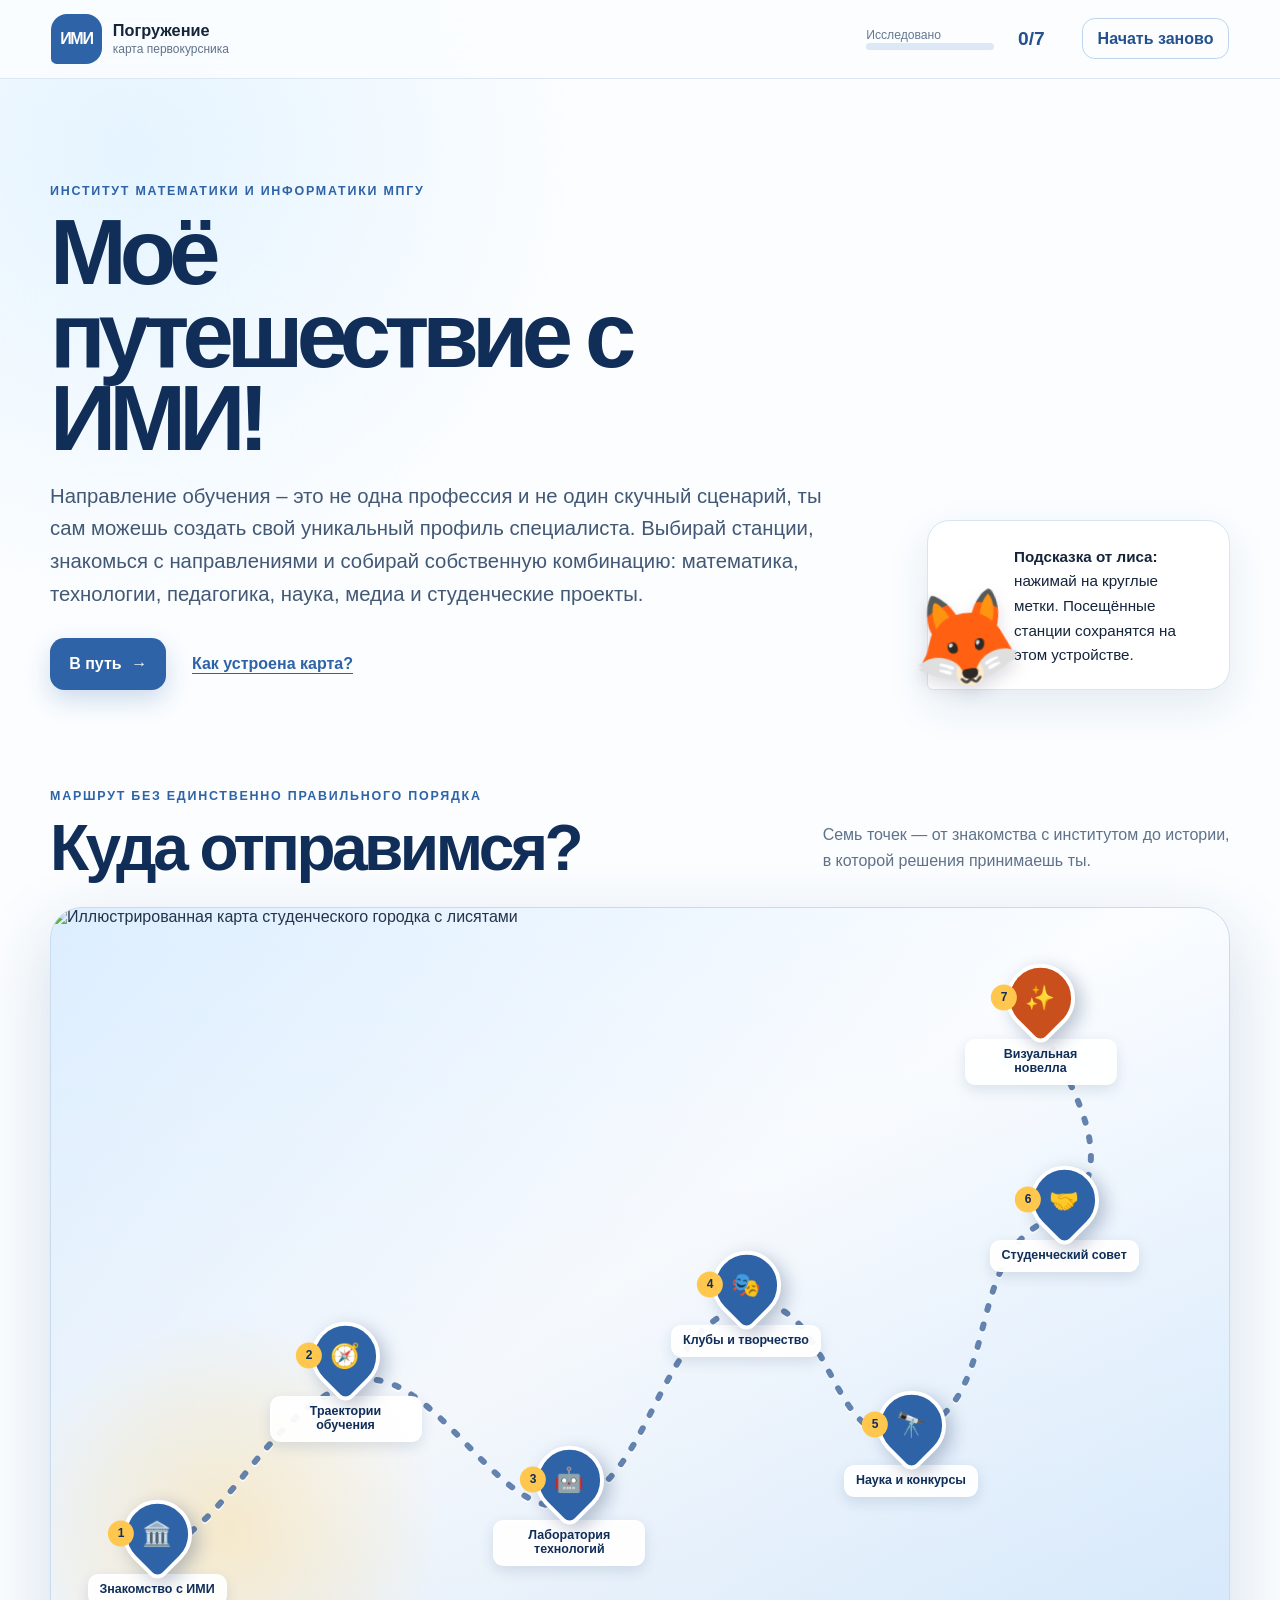
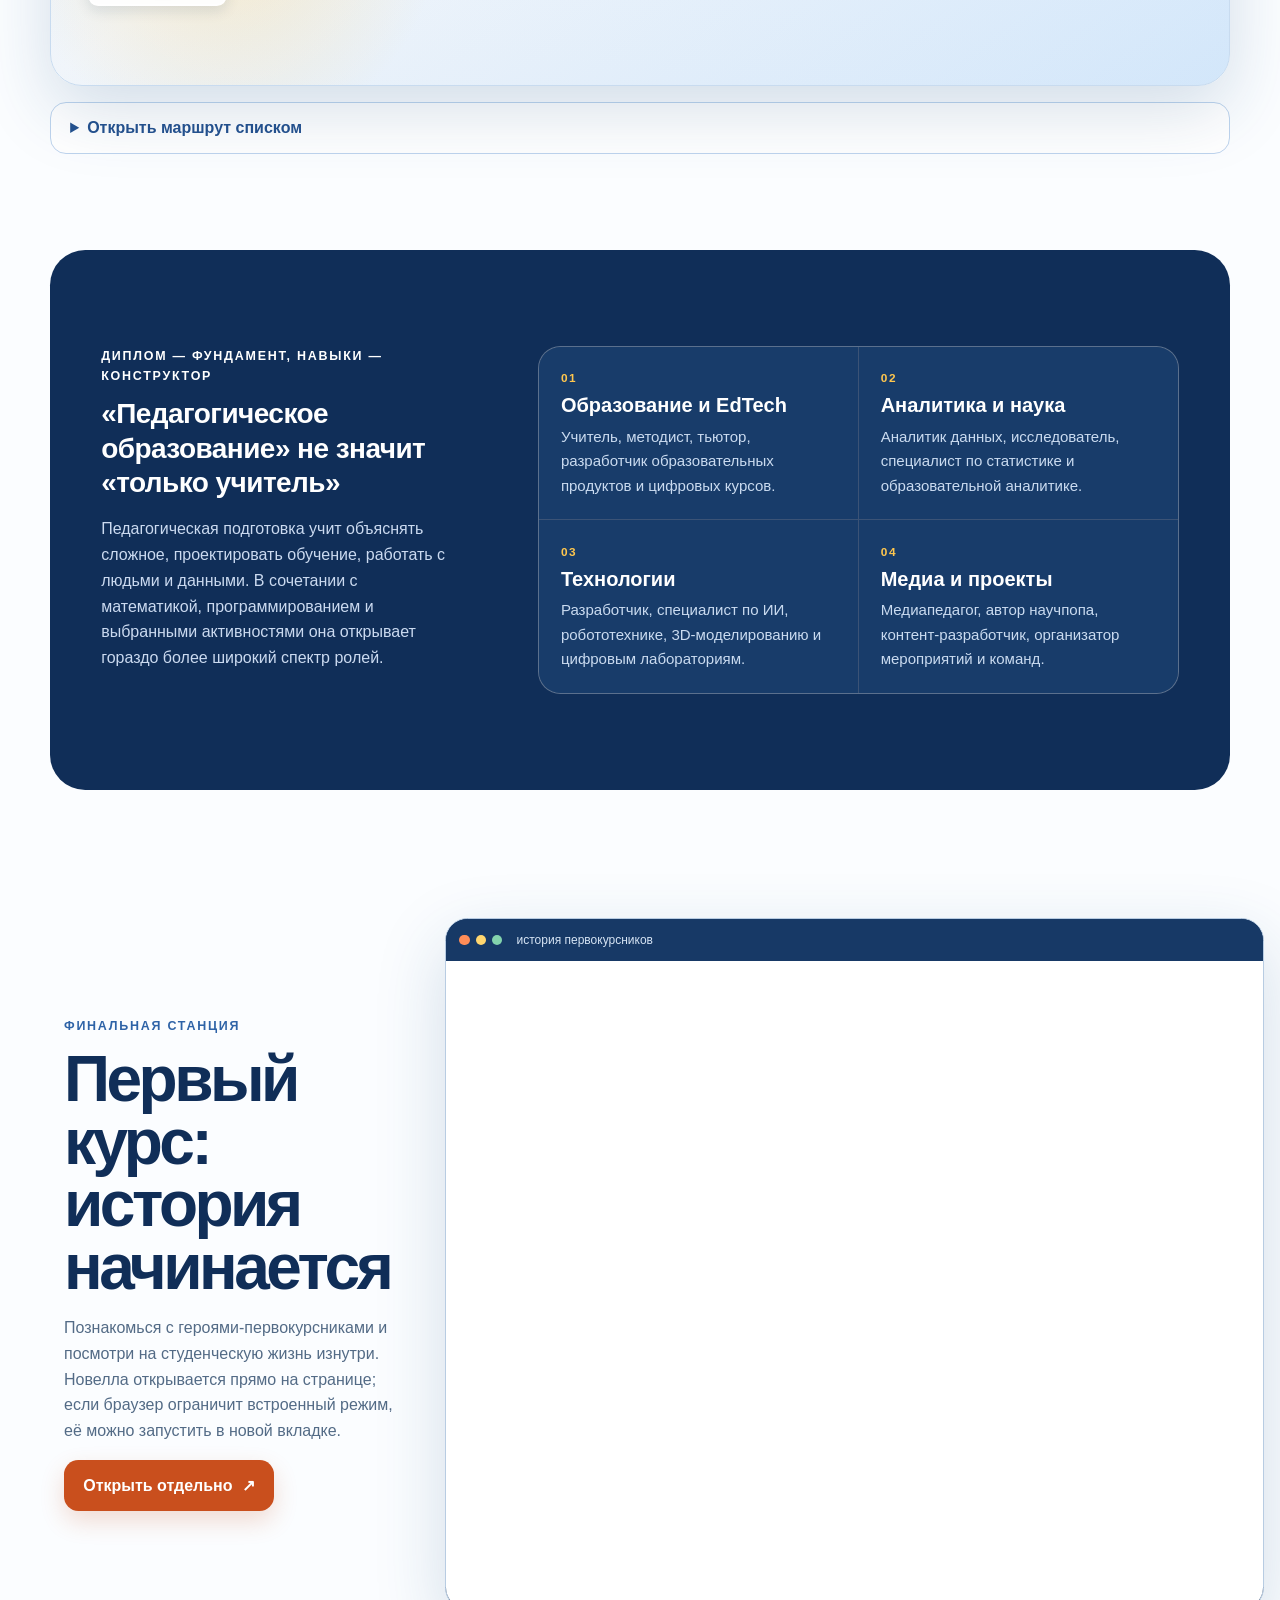
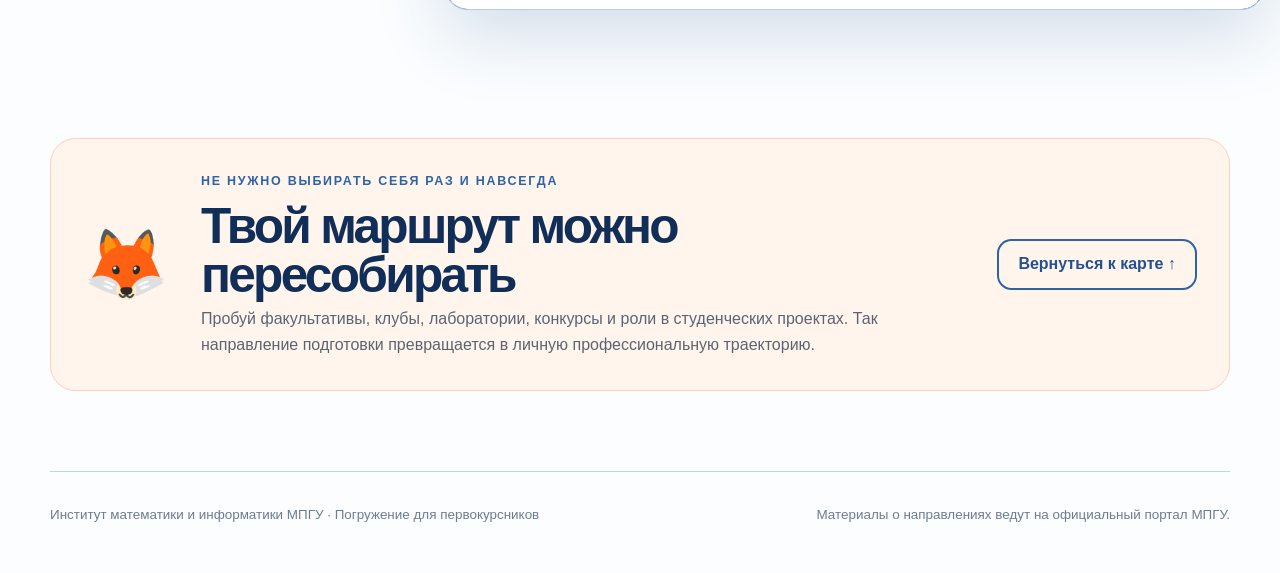
==== first-year-journey/index.html @ 23742659 "Опубликовать обновлённое путешествие первокурсника ИМИ" ====
<!doctype html>
<html lang="ru">
<head>
  <meta charset="utf-8">
  <meta name="viewport" content="width=device-width, initial-scale=1">
  <meta name="theme-color" content="#25599b">
  <meta name="description" content="Интерактивная карта возможностей для первокурсников Института математики и информатики МПГУ.">
  <title>Погружение в ИМИ — карта первокурсника</title>
  <link rel="icon" type="image/svg+xml" href="data:image/svg+xml,%3Csvg xmlns='http://www.w3.org/2000/svg' viewBox='0 0 64 64'%3E%3Crect width='64' height='64' rx='16' fill='%2325599b'/%3E%3Cpath d='M13 22 24 9l7 13h2L42 9l9 13-5 23c-7 9-21 9-28 0z' fill='%23f47b35'/%3E%3Cpath d='M21 37c7 5 15 5 22 0-2 12-20 12-22 0' fill='white'/%3E%3Ccircle cx='25' cy='31' r='2'/%3E%3Ccircle cx='39' cy='31' r='2'/%3E%3C/svg%3E">
  <link rel="stylesheet" href="styles.css">
</head>
<body>
  <a class="skip-link" href="#journey-map">К карте путешествия</a>

  <header class="site-header">
    <a class="brand" href="#top" aria-label="В начало">
      <span class="brand-mark" aria-hidden="true">ИМИ</span>
      <span><b>Погружение</b><small>карта первокурсника</small></span>
    </a>
    <div class="route-status" aria-live="polite">
      <span class="route-status__label">Исследовано</span>
      <strong><span id="visited-count">0</span>/7</strong>
      <span class="route-status__bar"><i id="progress-bar"></i></span>
    </div>
    <button class="quiet-button" id="reset-route" type="button">Начать заново</button>
  </header>

  <main id="top">
    <section class="hero" aria-labelledby="hero-title">
      <div class="hero-copy">
        <p class="eyebrow">Институт математики и информатики МПГУ</p>
        <h1 id="hero-title">Моё путешествие с ИМИ!</h1>
        <p class="hero-lead">Направление обучения – это не одна профессия и не один скучный сценарий, ты сам можешь создать свой уникальный профиль специалиста. Выбирай станции, знакомься с направлениями и собирай собственную комбинацию: математика, технологии, педагогика, наука, медиа и студенческие проекты.</p>
        <div class="hero-actions">
          <a class="primary-button" href="#journey-map">В путь <span aria-hidden="true">→</span></a>
          <button class="text-button" type="button" data-open="how">Как устроена карта?</button>
        </div>
      </div>
      <aside class="welcome-note">
        <span class="fox-peek" aria-hidden="true">🦊</span>
        <p><strong>Подсказка от лиса:</strong> нажимай на круглые метки. Посещённые станции сохранятся на этом устройстве.</p>
      </aside>
    </section>

    <section class="map-section" id="journey-map" aria-labelledby="map-title">
      <div class="section-heading">
        <div>
          <p class="eyebrow">Маршрут без единственно правильного порядка</p>
          <h2 id="map-title">Куда отправимся?</h2>
        </div>
        <p>Семь точек — от знакомства с институтом до истории, в которой решения принимаешь ты.</p>
      </div>

      <div class="map-frame" aria-label="Интерактивная карта возможностей ИМИ">
        <img class="map-art" src="assets/campus-map.svg" alt="Иллюстрированная карта студенческого городка с лисятами">
        <svg class="route-line" viewBox="0 0 1000 660" preserveAspectRatio="none" aria-hidden="true">
          <path d="M92 548 C158 513 178 438 250 405 S380 533 446 505 S516 355 590 338 S659 474 734 445 S773 300 846 265 S865 150 840 100"/>
        </svg>

        <button class="station station--1" type="button" data-station="start" style="--x:9%;--y:83%">
          <span class="station__pin"><b>1</b><i aria-hidden="true">🏛️</i></span><span class="station__label">Знакомство с ИМИ</span>
        </button>
        <button class="station station--2" type="button" data-station="paths" style="--x:25%;--y:61%">
          <span class="station__pin"><b>2</b><i aria-hidden="true">🧭</i></span><span class="station__label">Траектории обучения</span>
        </button>
        <button class="station station--3" type="button" data-station="lab" style="--x:44%;--y:77%">
          <span class="station__pin"><b>3</b><i aria-hidden="true">🤖</i></span><span class="station__label">Лаборатория технологий</span>
        </button>
        <button class="station station--4" type="button" data-station="clubs" style="--x:59%;--y:51%">
          <span class="station__pin"><b>4</b><i aria-hidden="true">🎭</i></span><span class="station__label">Клубы и творчество</span>
        </button>
        <button class="station station--5" type="button" data-station="science" style="--x:73%;--y:69%">
          <span class="station__pin"><b>5</b><i aria-hidden="true">🔭</i></span><span class="station__label">Наука и конкурсы</span>
        </button>
        <button class="station station--6" type="button" data-station="council" style="--x:86%;--y:40%">
          <span class="station__pin"><b>6</b><i aria-hidden="true">🤝</i></span><span class="station__label">Студенческий совет</span>
        </button>
        <button class="station station--7 station--final" type="button" data-station="novel" style="--x:84%;--y:15%">
          <span class="station__pin"><b>7</b><i aria-hidden="true">✨</i></span><span class="station__label">Визуальная новелла</span>
        </button>
      </div>

      <details class="route-list">
        <summary>Открыть маршрут списком</summary>
        <div class="route-list__grid">
          <button type="button" data-station="start">1. Знакомство с ИМИ</button>
          <button type="button" data-station="paths">2. Траектории обучения</button>
          <button type="button" data-station="lab">3. Лаборатория технологий</button>
          <button type="button" data-station="clubs">4. Клубы и творчество</button>
          <button type="button" data-station="science">5. Наука и конкурсы</button>
          <button type="button" data-station="council">6. Студенческий совет</button>
          <button type="button" data-station="novel">7. Визуальная новелла</button>
        </div>
      </details>
    </section>

    <section class="career-section" aria-labelledby="career-title">
      <div class="career-intro">
        <p class="eyebrow">Диплом — фундамент, навыки — конструктор</p>
        <p class="career-statement" id="career-title">«Педагогическое образование» не значит «только учитель»</p>
        <p>Педагогическая подготовка учит объяснять сложное, проектировать обучение, работать с людьми и данными. В сочетании с математикой, программированием и выбранными активностями она открывает гораздо более широкий спектр ролей.</p>
      </div>
      <div class="career-grid">
        <article><span>01</span><h3>Образование и EdTech</h3><p>Учитель, методист, тьютор, разработчик образовательных продуктов и цифровых курсов.</p></article>
        <article><span>02</span><h3>Аналитика и наука</h3><p>Аналитик данных, исследователь, специалист по статистике и образовательной аналитике.</p></article>
        <article><span>03</span><h3>Технологии</h3><p>Разработчик, специалист по ИИ, робототехнике, 3D-моделированию и цифровым лабораториям.</p></article>
        <article><span>04</span><h3>Медиа и проекты</h3><p>Медиапедагог, автор научпопа, контент-разработчик, организатор мероприятий и команд.</p></article>
      </div>
    </section>

    <section class="novel-section" id="visual-novel" aria-labelledby="novel-title">
      <div class="novel-copy">
        <p class="eyebrow">Финальная станция</p>
        <h2 id="novel-title">Первый курс: история начинается</h2>
        <p>Познакомься с героями-первокурсниками и посмотри на студенческую жизнь изнутри. Новелла открывается прямо на странице; если браузер ограничит встроенный режим, её можно запустить в новой вкладке.</p>
        <a class="primary-button primary-button--light" href="https://memeko.github.io/inf-met-novel-pages/" target="_blank" rel="noopener">Открыть отдельно <span aria-hidden="true">↗</span></a>
      </div>
      <div class="novel-browser">
        <div class="novel-browser__bar" aria-hidden="true"><i></i><i></i><i></i><span>история первокурсников</span></div>
        <iframe src="https://memeko.github.io/inf-met-novel-pages/" title="Визуальная новелла о первокурсниках ИМИ" loading="lazy" allow="fullscreen" referrerpolicy="strict-origin-when-cross-origin"></iframe>
      </div>
    </section>

    <section class="finish-section">
      <span class="finish-fox" aria-hidden="true">🦊</span>
      <div>
        <p class="eyebrow">Не нужно выбирать себя раз и навсегда</p>
        <h2>Твой маршрут можно пересобирать</h2>
        <p>Пробуй факультативы, клубы, лаборатории, конкурсы и роли в студенческих проектах. Так направление подготовки превращается в личную профессиональную траекторию.</p>
      </div>
      <a class="outline-button" href="#journey-map">Вернуться к карте ↑</a>
    </section>
  </main>

  <footer>
    <p>Институт математики и информатики МПГУ · Погружение для первокурсников</p>
    <p>Материалы о направлениях ведут на официальный портал МПГУ.</p>
  </footer>

  <dialog class="station-dialog" id="station-dialog" aria-labelledby="dialog-title">
    <button class="dialog-close" type="button" aria-label="Закрыть окно">×</button>
    <div id="dialog-content"></div>
  </dialog>

  <template id="content-how">
    <div class="dialog-kicker">Как пройти погружение</div>
    <h2 id="dialog-title">Карта устроена как свободное путешествие</h2>
    <p>Нажимай на станции в любом порядке. Внутри — короткая справка, идеи для развития и ссылки на программы обучения. После посещения метка получит галочку, а счётчик вверху обновится.</p>
    <div class="tip-box"><b>Важно:</b> это не тест и не обещание одной карьеры. Задача карты — показать, из каких блоков можно собрать собственный путь.</div>
  </template>

  <template id="content-start">
    <div class="dialog-kicker">Станция 1 · точка старта</div>
    <h2 id="dialog-title">Институт математики и информатики</h2>
    <p>ИМИ вырос из Математического факультета, основанного в 1900 году. Здесь работают учёные, авторы школьных и вузовских учебников и преподаватели-практики.</p>
    <p>Среди выпускников — исследователи, преподаватели вузов, директора школ, специалисты сферы образования и технологий. Институт сотрудничает с зарубежными университетами и соединяет фундаментальную подготовку с проектной работой.</p>
    <div class="tip-box"><b>Первая мысль маршрута:</b> ты поступил не в одну профессию, а в среду, где можно пробовать разные роли.</div>
  </template>

  <template id="content-paths">
    <div class="dialog-kicker">Станция 2 · учебные траектории</div>
    <h2 id="dialog-title">Пять программ — множество комбинаций</h2>
    <p>Открой карточку программы на портале МПГУ и посмотри учебный план. Название профиля задаёт основу, а факультативы, практика и проекты помогают сделать её своей.</p>
    <div class="program-list">
      <a href="https://mpgu.su/ob-mpgu/struktura/faculties/matematicheskiy-fakultet/bakalavriat/01-03-01-matematika-profil-prepodavanie-matematiki-bvo-2024/" target="_blank" rel="noopener"><b>01.03.01 Математика</b><span>Преподавание математики · аналитика, исследования, данные, образование</span></a>
      <a href="https://mpgu.su/ob-mpgu/struktura/faculties/matematicheskiy-fakultet/bakalavriat/44-03-01-pedagogicheskoe-obrazovanie-s-dvumja-profiljami-podgotovki-profili-matematika-i-jekonomika-bvo-2024/" target="_blank" rel="noopener"><b>44.03.01 Математика и экономика</b><span>Экономика, аналитика, финансовая грамотность, преподавание</span></a>
      <a href="https://mpgu.su/ob-mpgu/struktura/faculties/matematicheskiy-fakultet/bakalavriat/44-03-01-pedagogicheskoe-obrazovanie-s-dvumja-profiljami-podgotovki-profili-matematika-i-informatika-bvo-2024/" target="_blank" rel="noopener"><b>44.03.01 Информатика и математика</b><span>Программирование, цифровые системы, данные, преподавание</span></a>
      <a href="https://mpgu.su/ob-mpgu/struktura/faculties/matematicheskiy-fakultet/bakalavriat/pedagogicheskoe-obrazovanie-kompjuternye/" target="_blank" rel="noopener"><b>44.03.01 Математика и компьютерные науки</b><span>Разработка, ИИ, исследовательские и инженерные проекты</span></a>
      <a href="https://mpgu.su/ob-mpgu/struktura/faculties/matematicheskiy-fakultet/bakalavriat/pedagogicheskoe-obrazovanie-mediaobrazovanie/" target="_blank" rel="noopener"><b>44.03.01 Математика, информатика и медиаобразование</b><span>Цифровой контент, медиа, EdTech, обучение и коммуникации</span></a>
    </div>
  </template>

  <template id="content-lab">
    <div class="dialog-kicker">Станция 3 · технологии</div>
    <h2 id="dialog-title">Лаборатория робототехники и ИИ</h2>
    <p>Здесь можно заниматься 3D-моделированием, микроэлектроникой и робототехникой, участвовать в разработке проектов и осваивать технологии руками, а не только по конспекту.</p>
    <p>Если хочешь к нам, обратись в педагогический кружок или к Павлову Дмитрию Игоревичу или Салахова Алёне Антоновне из кафедры ТМОМИ.</p>
    <ul class="skill-tags"><li>3D-моделирование</li><li>микроэлектроника</li><li>робототехника</li><li>искусственный интеллект</li><li>командные проекты</li></ul>
    <div class="tip-box"><b>Что добавляется к диплому:</b> инженерное мышление, прототипирование и портфолио проектов.</div>
  </template>

  <template id="content-clubs">
    <div class="dialog-kicker">Станция 4 · вне расписания</div>
    <h2 id="dialog-title">Клубы, сцена и собственные идеи</h2>
    <p>Педагогические клубы развивают профессиональные компетенции через практику и мастер-классы. Творческие объединения позволяют попробовать себя в КВН, студенческом театре и других культурных проектах.</p>
    <p>В университете работает киберспортивный и аниме клубы. В институте есть даже клуб японского языка! А еще мы приглашаем тебя участвовать в олимпиадах и конкурсах или даже написать свою книгу.</p>
    <figure class="dialog-media dialog-media--books">
      <img src="assets/student-books.svg" alt="Книги по программированию, написанные студентами ИМИ МПГУ">
      <figcaption>Книги студентов ИМИ были представлены на крупных международных книжных выставках.</figcaption>
    </figure>
    <div class="tip-box"><b>Невидимый результат:</b> командная работа, публичное выступление, лидерство и способность доводить идею до события.</div>
  </template>

  <template id="content-science">
    <div class="dialog-kicker">Станция 5 · исследование</div>
    <h2 id="dialog-title">Научная жизнь и конкурсы</h2>
    <p>Студенты могут участвовать в олимпиадах по программированию, научных сессиях, семинарах, «Науке 0+», ежегодной «Научной весне», педагогических и проектных конкурсах.</p>
    <div class="named-opportunities" aria-label="Конкурсы для студентов">
      <h3>Попробуй свои силы</h3>
      <ul>
        <li>Межвузовский студенческий конкурс «Педагогический дебют»</li>
        <li>Межрегиональная олимпиада «Педагогическое будущее России»</li>
        <li>Конкурс для ПППК «Проект по педагогике»</li>
        <li>Творческий конкурс «Выбери свой путь»</li>
      </ul>
    </div>
    <ul class="check-list"><li>представить своё исследование;</li><li>получить обратную связь от экспертов;</li><li>найти тему курсовой или будущего проекта;</li><li>собрать первые публикации и выступления в портфолио.</li></ul>
    <div class="school-program">
      <span class="school-program__icon" aria-hidden="true">🏫</span>
      <div><h3>«Приведи МПГУ в свою школу»</h3><p>Расскажи о МПГУ в своей школе и помоги старшеклассникам познакомиться с университетом. Можно провести квест-игру «МПГУ», экскурсию «Один день в МПГУ», квиз-игру «Новые знания с новым предметом» или встречу «7 шагов к профессии мечты».</p></div>
    </div>
    <div class="tip-box"><b>Можно начать с малого:</b> прийти слушателем, задать один вопрос, а в следующий раз — принести собственную работу.</div>
  </template>

  <template id="content-council">
    <div class="dialog-kicker">Станция 6 · люди рядом</div>
    <h2 id="dialog-title">Студенческий совет</h2>
    <p>Студсовет помогает первокурсникам ориентироваться в новостях, мероприятиях и повседневной жизни института. Здесь можно спросить совета у старших товарищей, предложить инициативу или присоединиться к организации событий.</p>
    <p>Это площадка общения студентов разных курсов — и хороший способ быстрее почувствовать себя частью института.</p>
    <figure class="council-qr">
      <img src="assets/student-council-qr.svg" alt="QR-код группы студенческого совета ИМИ">
      <figcaption><b>Студсовет ИМИ</b><span>Отсканируй QR-код, чтобы вступить в группу.</span></figcaption>
    </figure>
    <div class="tip-box"><b>Если потерялся:</b> это нормальная часть первого курса. Начни с куратора группы или студсовета — в одиночку разгадывать весь университетский лор не требуется.</div>
  </template>

  <template id="content-novel">
    <div class="dialog-kicker">Станция 7 · интерактивная история</div>
    <h2 id="dialog-title">Познакомься с первокурсниками</h2>
    <p>Визуальная новелла показывает первые дни в институте через историю героев и их выборы. Она встроена ниже — можно начать прямо сейчас.</p>
    <button class="primary-button" type="button" data-scroll-novel>Перейти к новелле ↓</button>
  </template>

  <script src="script.js"></script>
</body>
</html>
---- first-year-journey/styles.css ----
:root {
  --blue-950: #102e58;
  --blue-800: #24518e;
  --blue-700: #2e63a7;
  --blue-500: #6e9bd2;
  --blue-100: #eaf4ff;
  --orange: #ef7335;
  --orange-dark: #c94f1d;
  --yellow: #ffc74e;
  --ink: #14243b;
  --paper: #fbfdff;
  --line: #bed4ed;
  --shadow: 0 24px 70px rgba(29, 75, 128, .18);
  font-family: ui-rounded, "SF Pro Rounded", "Segoe UI", Arial, sans-serif;
  color: var(--ink);
  background: var(--paper);
}

* { box-sizing: border-box; }
html { scroll-behavior: smooth; }
body { margin: 0; min-width: 320px; overflow-x: hidden; background: radial-gradient(circle at 10% 4%, #e5f4ff 0, transparent 28rem), var(--paper); }
button, a { font: inherit; }
button { color: inherit; }
a { color: inherit; }
:focus-visible { outline: 4px solid var(--yellow); outline-offset: 4px; }
.skip-link { position: fixed; left: 1rem; top: -5rem; z-index: 100; padding: .8rem 1rem; background: white; border-radius: .7rem; }
.skip-link:focus { top: 1rem; }

.site-header { position: sticky; top: 0; z-index: 30; display: grid; grid-template-columns: 1fr auto auto; align-items: center; gap: 1.5rem; padding: .85rem clamp(1rem, 4vw, 4.5rem); border-bottom: 1px solid rgba(46, 99, 167, .14); background: rgba(251,253,255,.9); backdrop-filter: blur(18px); }
.brand { display: inline-flex; align-items: center; gap: .7rem; width: max-content; text-decoration: none; }
.brand-mark { display: grid; place-items: center; width: 3.15rem; height: 3.15rem; border-radius: 1rem 1rem 1rem .35rem; color: white; background: var(--blue-700); font-weight: 900; letter-spacing: -.08em; }
.brand b, .brand small { display: block; }
.brand b { font-size: 1.02rem; }
.brand small { margin-top: .12rem; color: #61738a; font-size: .75rem; }
.route-status { display: grid; grid-template-columns: auto auto; gap: .05rem .65rem; align-items: center; min-width: 12rem; }
.route-status__label { font-size: .76rem; color: #667991; }
.route-status strong { grid-row: span 2; grid-column: 2; font-size: 1.2rem; color: var(--blue-800); }
.route-status__bar { display: block; width: 8rem; height: .42rem; overflow: hidden; border-radius: 99px; background: #dce8f5; }
.route-status__bar i { display: block; width: 0; height: 100%; border-radius: inherit; background: linear-gradient(90deg, var(--orange), var(--yellow)); transition: width .35s ease; }
.quiet-button, .text-button { border: 0; background: transparent; font-weight: 750; cursor: pointer; }
.quiet-button { padding: .65rem .9rem; border: 1px solid var(--line); border-radius: .8rem; color: var(--blue-800); }
.quiet-button:hover { background: var(--blue-100); }

main > section, footer { width: min(1180px, calc(100% - 2rem)); margin-inline: auto; }
.hero { display: grid; grid-template-columns: minmax(0, 1.45fr) minmax(17rem, .55fr); gap: clamp(2rem, 6vw, 6rem); align-items: end; padding: clamp(3.4rem, 8vw, 7.5rem) 0 3rem; }
.eyebrow { margin: 0 0 .7rem; color: var(--blue-700); font-size: .78rem; font-weight: 900; letter-spacing: .14em; text-transform: uppercase; }
h1, h2, h3, p { margin-top: 0; }
h1 { max-width: 13ch; margin-bottom: 1.15rem; color: var(--blue-950); font-size: clamp(3.2rem, 7.2vw, 6.6rem); line-height: .9; letter-spacing: -.075em; }
h2 { margin-bottom: 1rem; color: var(--blue-950); font-size: clamp(2.25rem, 5vw, 4.4rem); line-height: .98; letter-spacing: -.055em; }
h3 { font-size: 1.25rem; line-height: 1.12; }
p { line-height: 1.62; }
.hero-lead { max-width: 52rem; margin-bottom: 1.7rem; font-size: clamp(1.05rem, 2vw, 1.27rem); color: #425874; }
.hero-actions { display: flex; flex-wrap: wrap; gap: .8rem; align-items: center; }
.primary-button, .outline-button { display: inline-flex; align-items: center; justify-content: center; gap: .6rem; min-height: 3.2rem; padding: .78rem 1.2rem; border: 0; border-radius: .9rem; text-decoration: none; font-weight: 850; cursor: pointer; }
.primary-button { color: white; background: var(--blue-700); box-shadow: 0 10px 24px rgba(46,99,167,.22); }
.primary-button:hover { background: var(--blue-800); transform: translateY(-2px); }
.text-button { padding: .8rem; color: var(--blue-700); text-decoration: underline; text-underline-offset: .25rem; }
.welcome-note { position: relative; padding: 1.5rem 1.5rem 1.3rem 5.4rem; border: 1px solid #d6e5f4; border-radius: 1.4rem 1.4rem 1.4rem .35rem; background: white; box-shadow: 0 16px 40px rgba(29,75,128,.1); }
.welcome-note p { margin: 0; font-size: .95rem; }
.fox-peek { position: absolute; left: -1.2rem; bottom: -.28rem; font-size: 5.7rem; transform: rotate(-8deg); filter: drop-shadow(0 8px 8px rgba(50,50,80,.15)); }

.map-section { padding: 3rem 0 6rem; }
.section-heading { display: grid; grid-template-columns: 1fr minmax(16rem, .55fr); gap: 2rem; align-items: end; margin-bottom: 1.7rem; }
.section-heading h2 { margin-bottom: 0; }
.section-heading > p { margin-bottom: .35rem; color: #60728a; }
.map-frame { position: relative; aspect-ratio: 1.515 / 1; overflow: hidden; border: 1px solid #c8dbef; border-radius: 2rem; background: linear-gradient(145deg, #dceeff, #fbfdff 48%, #dceeff); box-shadow: var(--shadow); isolation: isolate; }
.map-frame::after { content: ""; position: absolute; inset: 0; z-index: -1; background: radial-gradient(circle at 15% 80%, rgba(255,199,78,.28), transparent 18%), linear-gradient(180deg, transparent, rgba(37,89,155,.05)); pointer-events: none; }
.map-art { position: absolute; z-index: -2; width: 100%; height: 100%; object-fit: cover; opacity: .92; }
.route-line { position: absolute; inset: 0; width: 100%; height: 100%; filter: drop-shadow(0 2px 0 white); }
.route-line path { fill: none; stroke: rgba(36,81,142,.7); stroke-width: 6; stroke-dasharray: 4 15; stroke-linecap: round; vector-effect: non-scaling-stroke; }
.station { position: absolute; left: var(--x); top: var(--y); z-index: 3; display: flex; flex-direction: column; align-items: center; gap: .35rem; width: 10rem; padding: 0; border: 0; background: transparent; cursor: pointer; transform: translate(-50%, -50%); }
.station__pin { position: relative; display: grid; place-items: center; width: 4.3rem; height: 4.3rem; border: 4px solid white; border-radius: 50% 50% 50% 16%; color: white; background: var(--blue-700); box-shadow: 0 8px 18px rgba(20,46,88,.28); transform: rotate(-45deg); transition: transform .18s ease, background .18s ease; }
.station__pin i { font-size: 1.5rem; font-style: normal; transform: rotate(45deg); }
.station__pin b { position: absolute; left: -.52rem; top: -.55rem; display: grid; place-items: center; width: 1.65rem; height: 1.65rem; border-radius: 50%; color: var(--blue-950); background: var(--yellow); font-size: .75rem; transform: rotate(45deg); }
.station__label { max-width: 9.5rem; padding: .43rem .62rem; border: 2px solid white; border-radius: .65rem; background: rgba(255,255,255,.94); color: var(--blue-950); box-shadow: 0 5px 14px rgba(20,46,88,.12); font-size: .78rem; font-weight: 900; line-height: 1.12; }
.station:hover .station__pin, .station:focus-visible .station__pin { background: var(--orange); transform: rotate(-45deg) scale(1.12); }
.station.visited .station__pin { background: var(--orange); }
.station.visited .station__pin::after { content: "✓"; position: absolute; right: -.55rem; bottom: -.45rem; display: grid; place-items: center; width: 1.55rem; height: 1.55rem; border: 3px solid white; border-radius: 50%; color: white; background: #299367; font-size: .75rem; transform: rotate(45deg); }
.station--final .station__pin { background: var(--orange-dark); animation: beacon 2.8s infinite; }
@keyframes beacon { 0%,100% { box-shadow: 0 8px 18px rgba(20,46,88,.28), 0 0 0 0 rgba(239,115,53,.34); } 50% { box-shadow: 0 8px 18px rgba(20,46,88,.28), 0 0 0 18px rgba(239,115,53,0); } }
.route-list { margin-top: 1rem; border: 1px solid var(--line); border-radius: 1rem; background: white; }
.route-list summary { padding: 1rem 1.2rem; color: var(--blue-800); font-weight: 850; cursor: pointer; }
.route-list__grid { display: grid; grid-template-columns: repeat(4, 1fr); gap: .65rem; padding: 0 1rem 1rem; }
.route-list__grid button { padding: .75rem; border: 1px solid var(--line); border-radius: .7rem; text-align: left; background: #f7fbff; cursor: pointer; }
.route-list__grid button:hover { border-color: var(--blue-700); background: var(--blue-100); }

.career-section { display: grid; grid-template-columns: minmax(17rem, .72fr) minmax(0, 1.28fr); gap: clamp(2rem, 6vw, 5.5rem); padding: 6rem clamp(1rem, 4vw, 4rem); border-radius: 2.2rem; color: white; background: var(--blue-950); }
.career-section h2, .career-section .eyebrow { color: white; }
.career-statement { margin: 0 0 1rem; color: white; font-size: clamp(1.25rem, 2.2vw, 1.75rem); font-weight: 800; line-height: 1.22; letter-spacing: -.02em; }
.career-intro p:last-child { margin-bottom: 0; color: #cbdaf0; }
.career-grid { display: grid; grid-template-columns: 1fr 1fr; gap: 1px; overflow: hidden; border: 1px solid rgba(255,255,255,.17); border-radius: 1.4rem; background: rgba(255,255,255,.18); }
.career-grid article { padding: 1.35rem; background: #183c6a; }
.career-grid article span { color: var(--yellow); font-size: .74rem; font-weight: 900; letter-spacing: .14em; }
.career-grid h3 { margin: .5rem 0; color: white; }
.career-grid p { margin: 0; color: #cadbf0; font-size: .94rem; }

.novel-section { display: grid; grid-template-columns: .65fr 1.35fr; gap: 2.2rem; align-items: center; width: min(1320px, calc(100% - 2rem)); padding: 8rem 0; }
.novel-copy { padding-left: clamp(0rem, 5vw, 3rem); }
.novel-copy p:not(.eyebrow) { color: #536b86; }
.primary-button--light { background: var(--orange-dark); box-shadow: 0 10px 24px rgba(201,79,29,.2); }
.primary-button--light:hover { background: #a93b12; }
.novel-browser { overflow: hidden; border: 1px solid #b8cce2; border-radius: 1.4rem; background: #102e58; box-shadow: var(--shadow); }
.novel-browser__bar { display: flex; align-items: center; gap: .38rem; height: 2.6rem; padding: 0 .8rem; color: #d6e4f4; background: #173966; font-size: .75rem; }
.novel-browser__bar i { width: .65rem; height: .65rem; border-radius: 50%; background: #ff8d58; }
.novel-browser__bar i:nth-child(2) { background: #ffd66f; }
.novel-browser__bar i:nth-child(3) { background: #83d3ad; }
.novel-browser__bar span { margin-left: .5rem; }
.novel-browser iframe { display: block; width: 100%; height: min(72vh, 760px); min-height: 520px; border: 0; background: white; }

.finish-section { display: grid; grid-template-columns: auto 1fr auto; gap: 2rem; align-items: center; margin-bottom: 5rem; padding: 2rem; border: 1px solid #ffd0b7; border-radius: 1.6rem; background: #fff5ed; }
.finish-section h2 { margin-bottom: .4rem; font-size: clamp(1.8rem, 4vw, 3.1rem); }
.finish-section p:last-child { margin-bottom: 0; color: #5b6471; }
.finish-fox { font-size: 4.3rem; }
.outline-button { border: 2px solid var(--blue-700); color: var(--blue-800); white-space: nowrap; }
.outline-button:hover { color: white; background: var(--blue-700); }
footer { display: flex; justify-content: space-between; gap: 2rem; padding: 2rem 0 3rem; border-top: 1px solid var(--line); color: #6c7d92; font-size: .84rem; }
footer p { margin: 0; }

.station-dialog { width: min(720px, calc(100% - 2rem)); max-height: min(84vh, 760px); padding: 0; overflow: auto; border: 0; border-radius: 1.5rem; color: var(--ink); background: white; box-shadow: 0 30px 100px rgba(16,46,88,.38); }
.station-dialog::backdrop { background: rgba(12,35,65,.65); backdrop-filter: blur(5px); }
.station-dialog > #dialog-content { padding: clamp(1.5rem, 5vw, 3rem); }
.dialog-close { position: sticky; float: right; top: .8rem; z-index: 2; display: grid; place-items: center; width: 2.65rem; height: 2.65rem; margin: .8rem .8rem 0 0; border: 1px solid var(--line); border-radius: 50%; background: white; font-size: 1.55rem; cursor: pointer; box-shadow: 0 4px 12px rgba(20,46,88,.12); }
.dialog-kicker { margin-bottom: .75rem; color: var(--orange-dark); font-size: .78rem; font-weight: 900; letter-spacing: .12em; text-transform: uppercase; }
.station-dialog h2 { margin-right: 2.5rem; font-size: clamp(2rem, 5vw, 3.25rem); }
.tip-box { margin-top: 1.35rem; padding: 1rem 1.1rem; border-left: 5px solid var(--orange); border-radius: .3rem .8rem .8rem .3rem; background: #fff4ec; line-height: 1.5; }
.program-list { display: grid; gap: .65rem; margin-top: 1.2rem; }
.program-list a { display: grid; gap: .28rem; padding: 1rem 2.6rem 1rem 1rem; border: 1px solid var(--line); border-radius: .9rem; text-decoration: none; background: #f8fbff; position: relative; }
.program-list a::after { content: "↗"; position: absolute; right: 1rem; top: 1rem; color: var(--blue-700); font-weight: 900; }
.program-list a:hover { border-color: var(--blue-700); transform: translateY(-1px); }
.program-list span { color: #5f7188; font-size: .9rem; line-height: 1.4; }
.skill-tags { display: flex; flex-wrap: wrap; gap: .55rem; padding: 0; list-style: none; }
.skill-tags li { padding: .55rem .75rem; border-radius: 99px; color: var(--blue-950); background: var(--blue-100); font-weight: 750; }
.check-list { padding-left: 1.3rem; }
.check-list li { margin-bottom: .55rem; line-height: 1.45; }
.dialog-media { margin: 1.35rem 0; overflow: hidden; border: 1px solid var(--line); border-radius: 1rem; background: #f7fbff; }
.dialog-media img { display: block; width: 100%; height: auto; }
.dialog-media figcaption { padding: .75rem 1rem; color: #526983; font-size: .9rem; line-height: 1.45; }
.named-opportunities { margin: 1.35rem 0; padding: 1.15rem 1.2rem; border-radius: 1rem; background: var(--blue-100); }
.named-opportunities h3, .school-program h3 { margin-bottom: .7rem; color: var(--blue-950); }
.named-opportunities ul { margin: 0; padding-left: 1.25rem; }
.named-opportunities li { margin: .45rem 0; line-height: 1.45; }
.school-program { display: grid; grid-template-columns: auto 1fr; gap: 1rem; align-items: start; margin-top: 1.35rem; padding: 1.2rem; border: 1px solid #ffd0b7; border-radius: 1rem; background: #fff5ed; }
.school-program__icon { font-size: 2.15rem; line-height: 1; }
.school-program p { margin: 0; }
.council-qr { display: grid; grid-template-columns: 9rem 1fr; gap: 1rem; align-items: center; margin: 1.35rem 0; padding: 1rem; border: 1px solid var(--line); border-radius: 1rem; background: #f7fbff; }
.council-qr img { display: block; width: 100%; border-radius: .65rem; background: white; }
.council-qr figcaption { display: grid; gap: .35rem; color: #526983; line-height: 1.45; }
.council-qr figcaption b { color: var(--blue-950); font-size: 1.08rem; }

@media (max-width: 900px) {
  .site-header { grid-template-columns: 1fr auto; }
  .quiet-button { display: none; }
  .hero, .career-section, .novel-section { grid-template-columns: 1fr; }
  .hero { padding-top: 3.7rem; }
  .welcome-note { max-width: 32rem; margin-left: 1.4rem; }
  .career-grid { min-height: 0; }
  .novel-copy { padding-left: 0; }
  .route-list__grid { grid-template-columns: 1fr 1fr; }
  .finish-section { grid-template-columns: auto 1fr; }
  .finish-section .outline-button { grid-column: 2; justify-self: start; }
}

@media (max-width: 680px) {
  .site-header { gap: .7rem; padding-inline: .8rem; }
  .brand small { display: none; }
  .brand-mark { width: 2.65rem; height: 2.65rem; border-radius: .8rem .8rem .8rem .25rem; }
  .route-status { min-width: 8.6rem; }
  .route-status__bar { width: 5.5rem; }
  h1 { font-size: clamp(3rem, 16vw, 4.8rem); }
  .section-heading { grid-template-columns: 1fr; gap: .4rem; }
  .map-frame { display: grid; aspect-ratio: auto; min-height: 0; padding: 1.2rem; gap: .9rem; background: linear-gradient(160deg, #d9edff, #fafdff 60%, #fff1e8); }
  .map-art { opacity: .17; }
  .route-line { display: none; }
  .station { position: relative; left: auto !important; top: auto !important; flex-direction: row; width: 100%; transform: none; }
  .station::after { content: ""; position: absolute; left: 2.1rem; bottom: -.95rem; width: 3px; height: 1rem; background: repeating-linear-gradient(to bottom, var(--blue-500) 0 3px, transparent 3px 6px); }
  .station:last-of-type::after { display: none; }
  .station__pin { flex: 0 0 auto; width: 4rem; height: 4rem; }
  .station__label { max-width: none; flex: 1; padding: .8rem; text-align: left; font-size: .96rem; }
  .route-list { display: none; }
  .career-section { padding: 3rem 1.1rem; border-radius: 1.5rem; }
  .career-grid { grid-template-columns: 1fr; }
  .novel-section { padding: 5rem 0; }
  .novel-browser iframe { min-height: 65vh; }
  .finish-section { grid-template-columns: 1fr; text-align: center; }
  .finish-section .outline-button { grid-column: 1; justify-self: center; }
  .council-qr { grid-template-columns: 7rem 1fr; }
  footer { flex-direction: column; gap: .7rem; }
}

@media (prefers-reduced-motion: reduce) {
  html { scroll-behavior: auto; }
  *, *::before, *::after { animation-duration: .01ms !important; animation-iteration-count: 1 !important; transition-duration: .01ms !important; }
}
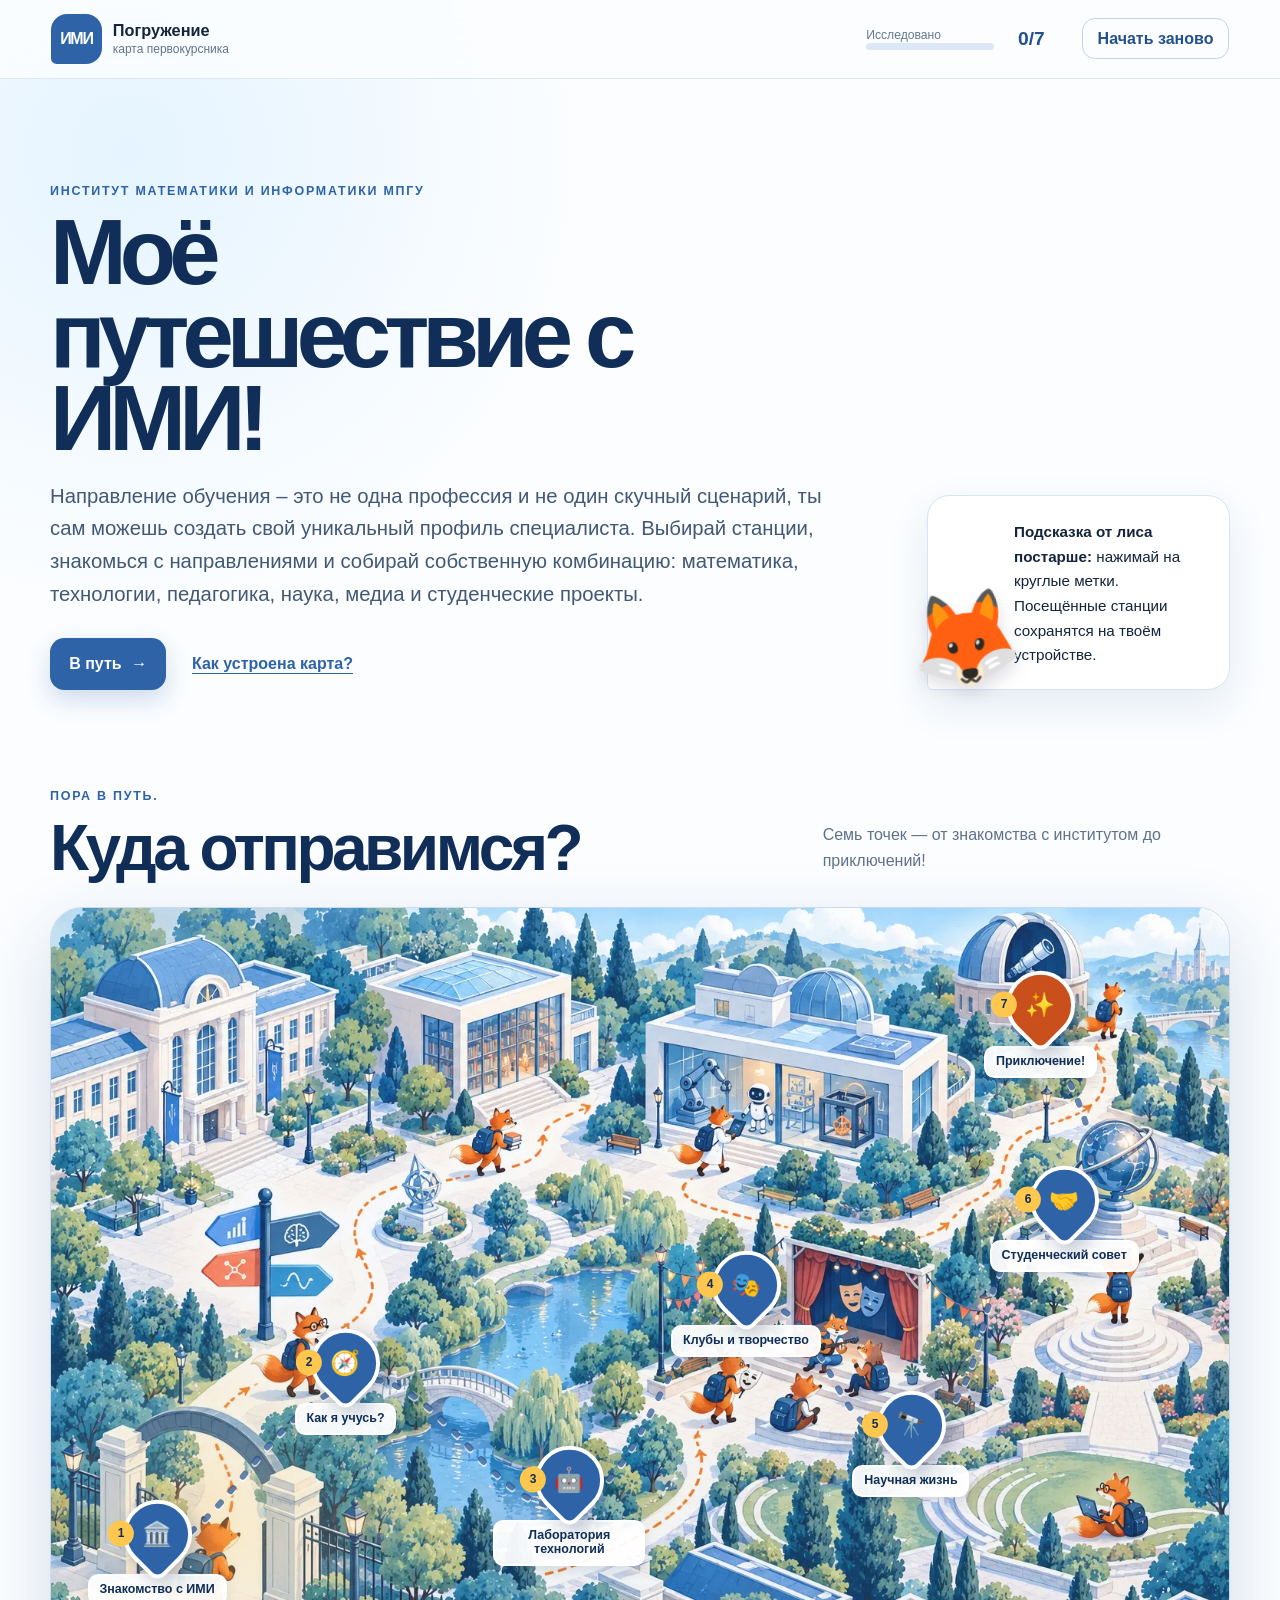
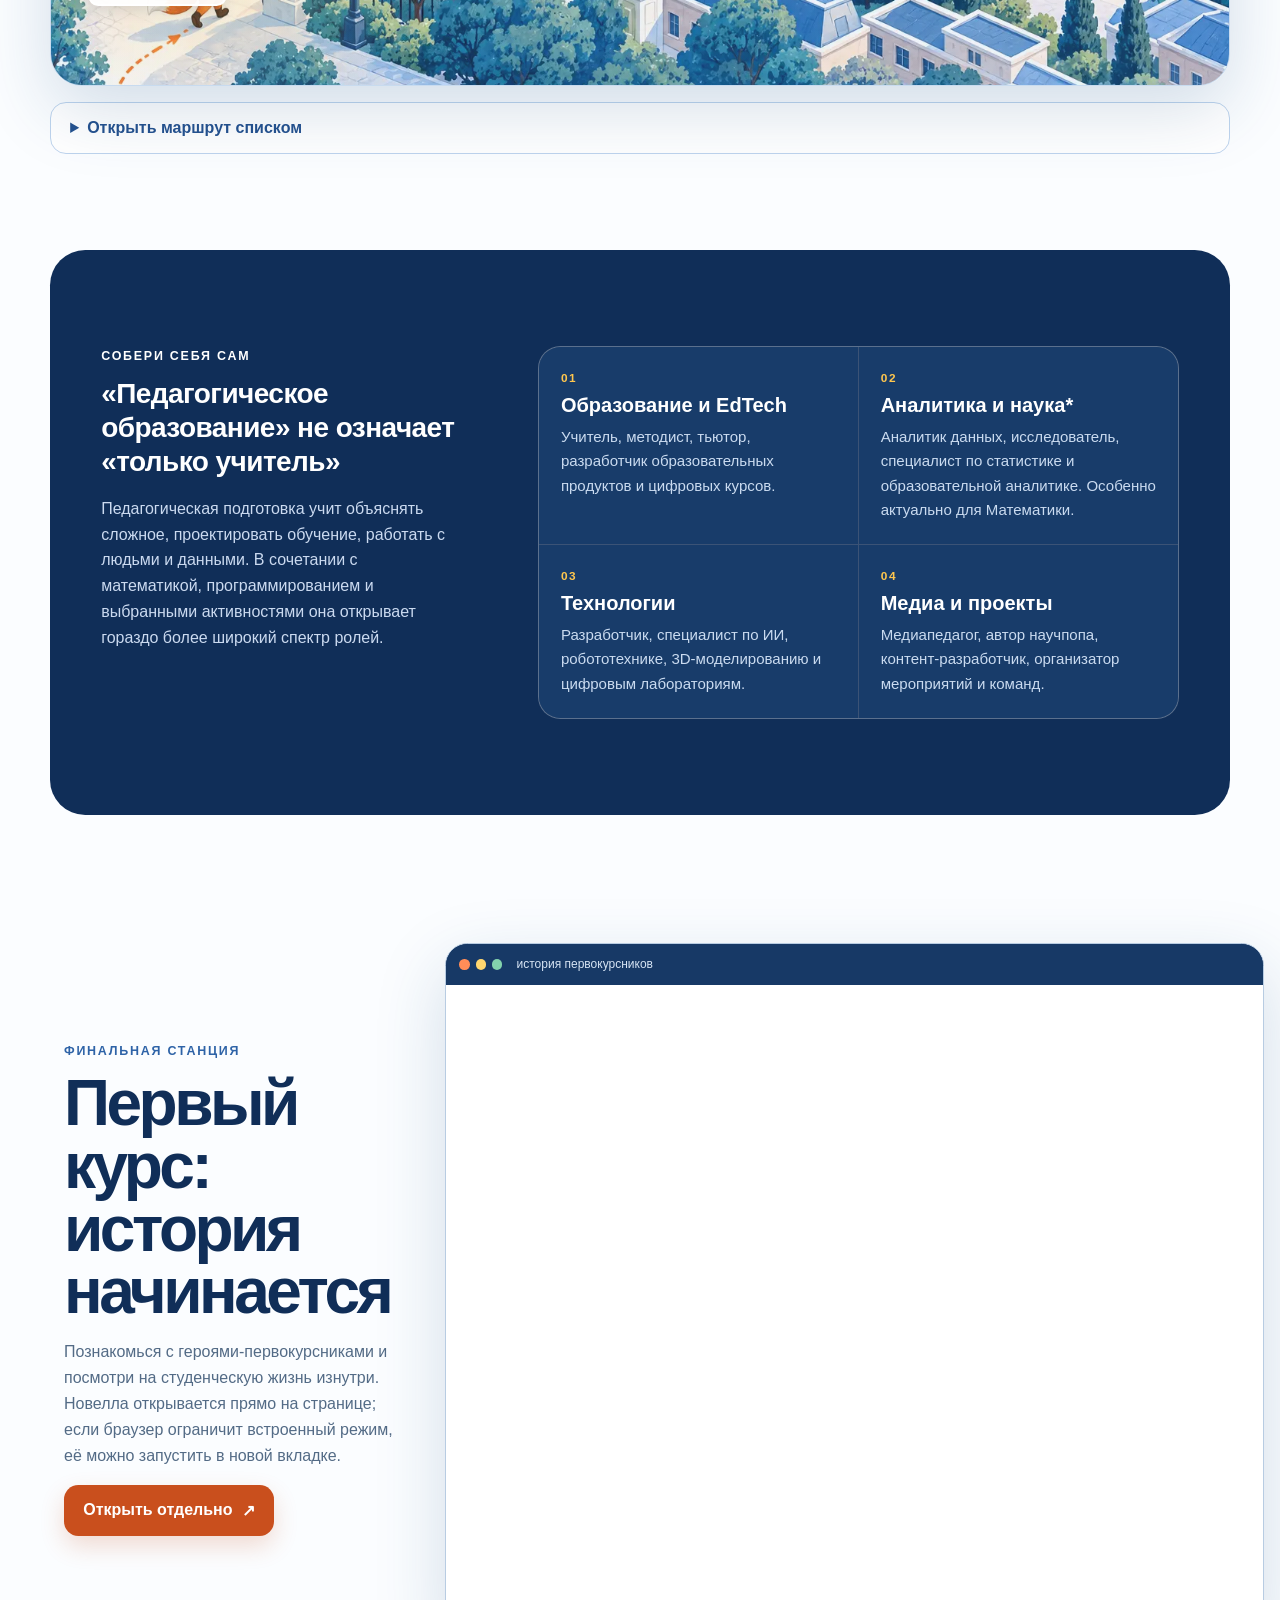
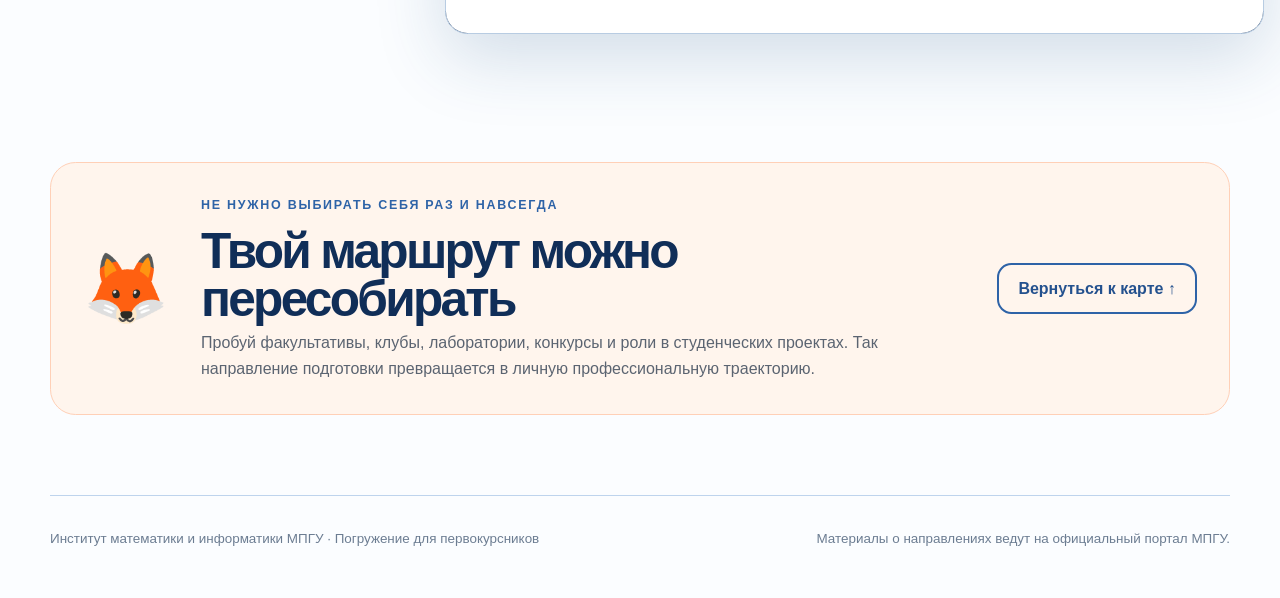
==== commit a9b0eb9f: "Update index.html" ====
--- a/first-year-journey/index.html
+++ b/first-year-journey/index.html
@@ -38,17 +38,17 @@
       </div>
       <aside class="welcome-note">
         <span class="fox-peek" aria-hidden="true">🦊</span>
-        <p><strong>Подсказка от лиса:</strong> нажимай на круглые метки. Посещённые станции сохранятся на этом устройстве.</p>
+        <p><strong>Подсказка от лиса постарше:</strong> нажимай на круглые метки. Посещённые станции сохранятся на твоём устройстве.</p>
       </aside>
     </section>
 
     <section class="map-section" id="journey-map" aria-labelledby="map-title">
       <div class="section-heading">
         <div>
-          <p class="eyebrow">Маршрут без единственно правильного порядка</p>
+          <p class="eyebrow">Пора в путь.</p>
           <h2 id="map-title">Куда отправимся?</h2>
         </div>
-        <p>Семь точек — от знакомства с институтом до истории, в которой решения принимаешь ты.</p>
+        <p>Семь точек — от знакомства с институтом до приключений!</p>
       </div>
 
       <div class="map-frame" aria-label="Интерактивная карта возможностей ИМИ">
@@ -61,7 +61,7 @@
           <span class="station__pin"><b>1</b><i aria-hidden="true">🏛️</i></span><span class="station__label">Знакомство с ИМИ</span>
         </button>
         <button class="station station--2" type="button" data-station="paths" style="--x:25%;--y:61%">
-          <span class="station__pin"><b>2</b><i aria-hidden="true">🧭</i></span><span class="station__label">Траектории обучения</span>
+          <span class="station__pin"><b>2</b><i aria-hidden="true">🧭</i></span><span class="station__label">Как я учусь?</span>
         </button>
         <button class="station station--3" type="button" data-station="lab" style="--x:44%;--y:77%">
           <span class="station__pin"><b>3</b><i aria-hidden="true">🤖</i></span><span class="station__label">Лаборатория технологий</span>
@@ -70,13 +70,13 @@
           <span class="station__pin"><b>4</b><i aria-hidden="true">🎭</i></span><span class="station__label">Клубы и творчество</span>
         </button>
         <button class="station station--5" type="button" data-station="science" style="--x:73%;--y:69%">
-          <span class="station__pin"><b>5</b><i aria-hidden="true">🔭</i></span><span class="station__label">Наука и конкурсы</span>
+          <span class="station__pin"><b>5</b><i aria-hidden="true">🔭</i></span><span class="station__label">Научная жизнь</span>
         </button>
         <button class="station station--6" type="button" data-station="council" style="--x:86%;--y:40%">
           <span class="station__pin"><b>6</b><i aria-hidden="true">🤝</i></span><span class="station__label">Студенческий совет</span>
         </button>
         <button class="station station--7 station--final" type="button" data-station="novel" style="--x:84%;--y:15%">
-          <span class="station__pin"><b>7</b><i aria-hidden="true">✨</i></span><span class="station__label">Визуальная новелла</span>
+          <span class="station__pin"><b>7</b><i aria-hidden="true">✨</i></span><span class="station__label">Приключение!</span>
         </button>
       </div>
 
@@ -89,20 +89,20 @@
           <button type="button" data-station="clubs">4. Клубы и творчество</button>
           <button type="button" data-station="science">5. Наука и конкурсы</button>
           <button type="button" data-station="council">6. Студенческий совет</button>
-          <button type="button" data-station="novel">7. Визуальная новелла</button>
+          <button type="button" data-station="novel">7. Приключение</button>
         </div>
       </details>
     </section>
 
     <section class="career-section" aria-labelledby="career-title">
       <div class="career-intro">
-        <p class="eyebrow">Диплом — фундамент, навыки — конструктор</p>
-        <p class="career-statement" id="career-title">«Педагогическое образование» не значит «только учитель»</p>
+        <p class="eyebrow">Собери себя сам</p>
+        <p class="career-statement" id="career-title">«Педагогическое образование» не означает «только учитель»</p>
         <p>Педагогическая подготовка учит объяснять сложное, проектировать обучение, работать с людьми и данными. В сочетании с математикой, программированием и выбранными активностями она открывает гораздо более широкий спектр ролей.</p>
       </div>
       <div class="career-grid">
         <article><span>01</span><h3>Образование и EdTech</h3><p>Учитель, методист, тьютор, разработчик образовательных продуктов и цифровых курсов.</p></article>
-        <article><span>02</span><h3>Аналитика и наука</h3><p>Аналитик данных, исследователь, специалист по статистике и образовательной аналитике.</p></article>
+        <article><span>02</span><h3>Аналитика и наука*</h3><p>Аналитик данных, исследователь, специалист по статистике и образовательной аналитике. Особенно актуально для Математики.</p></article>
         <article><span>03</span><h3>Технологии</h3><p>Разработчик, специалист по ИИ, робототехнике, 3D-моделированию и цифровым лабораториям.</p></article>
         <article><span>04</span><h3>Медиа и проекты</h3><p>Медиапедагог, автор научпопа, контент-разработчик, организатор мероприятий и команд.</p></article>
       </div>
@@ -146,7 +146,7 @@
     <div class="dialog-kicker">Как пройти погружение</div>
     <h2 id="dialog-title">Карта устроена как свободное путешествие</h2>
     <p>Нажимай на станции в любом порядке. Внутри — короткая справка, идеи для развития и ссылки на программы обучения. После посещения метка получит галочку, а счётчик вверху обновится.</p>
-    <div class="tip-box"><b>Важно:</b> это не тест и не обещание одной карьеры. Задача карты — показать, из каких блоков можно собрать собственный путь.</div>
+    <div class="tip-box"><b>Важно:</b> задача карты — показать, из каких блоков можно собрать собственный путь.</div>
   </template>
 
   <template id="content-start">
@@ -160,7 +160,7 @@
   <template id="content-paths">
     <div class="dialog-kicker">Станция 2 · учебные траектории</div>
     <h2 id="dialog-title">Пять программ — множество комбинаций</h2>
-    <p>Открой карточку программы на портале МПГУ и посмотри учебный план. Название профиля задаёт основу, а факультативы, практика и проекты помогают сделать её своей.</p>
+    <p>Открой карточку программы на портале МПГУ и посмотри свой учебный план. Название профиля задаёт основу, а факультативы, практика и проекты помогают сделать её своей. Еще можно записаться на допы!</p>
     <div class="program-list">
       <a href="https://mpgu.su/ob-mpgu/struktura/faculties/matematicheskiy-fakultet/bakalavriat/01-03-01-matematika-profil-prepodavanie-matematiki-bvo-2024/" target="_blank" rel="noopener"><b>01.03.01 Математика</b><span>Преподавание математики · аналитика, исследования, данные, образование</span></a>
       <a href="https://mpgu.su/ob-mpgu/struktura/faculties/matematicheskiy-fakultet/bakalavriat/44-03-01-pedagogicheskoe-obrazovanie-s-dvumja-profiljami-podgotovki-profili-matematika-i-jekonomika-bvo-2024/" target="_blank" rel="noopener"><b>44.03.01 Математика и экономика</b><span>Экономика, аналитика, финансовая грамотность, преподавание</span></a>
@@ -185,8 +185,8 @@
     <p>Педагогические клубы развивают профессиональные компетенции через практику и мастер-классы. Творческие объединения позволяют попробовать себя в КВН, студенческом театре и других культурных проектах.</p>
     <p>В университете работает киберспортивный и аниме клубы. В институте есть даже клуб японского языка! А еще мы приглашаем тебя участвовать в олимпиадах и конкурсах или даже написать свою книгу.</p>
     <figure class="dialog-media dialog-media--books">
-      <img src="assets/student-books.svg" alt="Книги по программированию, написанные студентами ИМИ МПГУ">
-      <figcaption>Книги студентов ИМИ были представлены на крупных международных книжных выставках.</figcaption>
+      <img src="assets/student-books.svg" alt="Книги по программированию и ИТ, написанные студентами и выпускниками ИМИ МПГУ">
+      <figcaption>Книги студентов и выпускников ИМИ были представлены на крупных международных книжных выставках.</figcaption>
     </figure>
     <div class="tip-box"><b>Невидимый результат:</b> командная работа, публичное выступление, лидерство и способность доводить идею до события.</div>
   </template>
@@ -194,8 +194,9 @@
   <template id="content-science">
     <div class="dialog-kicker">Станция 5 · исследование</div>
     <h2 id="dialog-title">Научная жизнь и конкурсы</h2>
-    <p>Студенты могут участвовать в олимпиадах по программированию, научных сессиях, семинарах, «Науке 0+», ежегодной «Научной весне», педагогических и проектных конкурсах.</p>
-    <div class="named-opportunities" aria-label="Конкурсы для студентов">
+    <p>Студенты могут участвовать в олимпиадах по программированию, научных сессиях, семинарах, ежегодной «Научной весне», педагогических и проектных конкурсах. Уже сейчас ты можешь: </p>
+    <ul class="check-list"><li>представить своё исследование;</li><li>получить обратную связь от экспертов;</li><li>найти тему курсовой или будущего проекта;</li><li>собрать первые публикации и выступления в портфолио.</li></ul>
+        <div class="named-opportunities" aria-label="Конкурсы для студентов">
       <h3>Попробуй свои силы</h3>
       <ul>
         <li>Межвузовский студенческий конкурс «Педагогический дебют»</li>
@@ -204,12 +205,11 @@
         <li>Творческий конкурс «Выбери свой путь»</li>
       </ul>
     </div>
-    <ul class="check-list"><li>представить своё исследование;</li><li>получить обратную связь от экспертов;</li><li>найти тему курсовой или будущего проекта;</li><li>собрать первые публикации и выступления в портфолио.</li></ul>
     <div class="school-program">
       <span class="school-program__icon" aria-hidden="true">🏫</span>
       <div><h3>«Приведи МПГУ в свою школу»</h3><p>Расскажи о МПГУ в своей школе и помоги старшеклассникам познакомиться с университетом. Можно провести квест-игру «МПГУ», экскурсию «Один день в МПГУ», квиз-игру «Новые знания с новым предметом» или встречу «7 шагов к профессии мечты».</p></div>
     </div>
-    <div class="tip-box"><b>Можно начать с малого:</b> прийти слушателем, задать один вопрос, а в следующий раз — принести собственную работу.</div>
+    <div class="tip-box"><b>Можно начать с малого:</b> прийти слушателем на любой кружок или активность, задать один вопрос, а в следующий раз — принести собственную работу.</div>
   </template>
 
   <template id="content-council">
